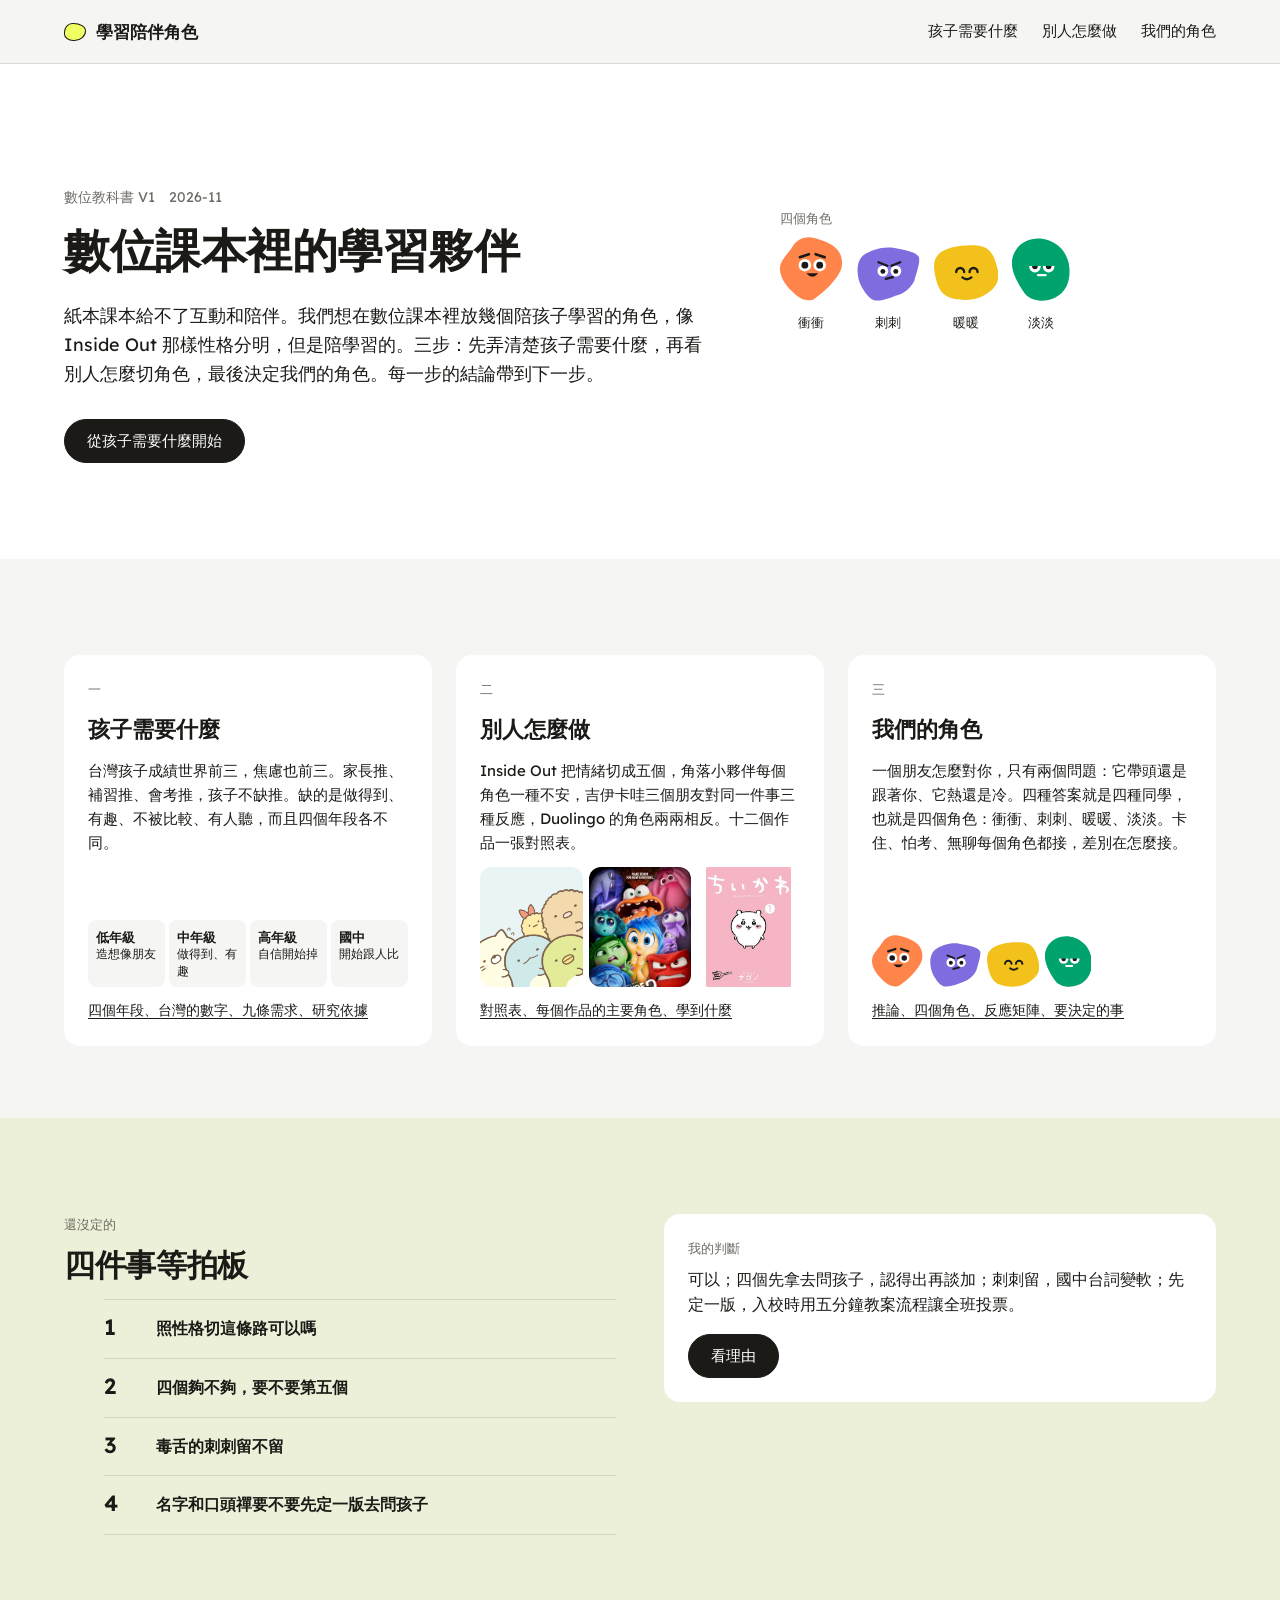
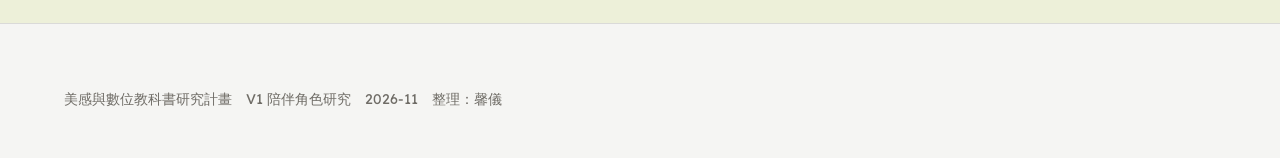
==== index.html @ c7c50f67 "學習陪伴角色研究網站：孩子需要什麼、別人怎麼做、我們的角色" ====
<!doctype html>
<html lang="zh-Hant">
<head>
<meta charset="utf-8"><meta name="viewport" content="width=device-width, initial-scale=1, viewport-fit=cover">
<title>學習陪伴角色</title>
<link href="https://fonts.googleapis.com/css2?family=Lexend:wght@400;500;600&display=swap" rel="stylesheet">
<link rel="stylesheet" href="style.css">
<style>
.entry{display:grid;grid-template-columns:1fr 1fr 1fr;gap:var(--s-5)}
@media (max-width:900px){.entry{grid-template-columns:1fr}}
.entry a.card{display:flex;flex-direction:column;gap:var(--s-3);min-height:360px}
.entry .no{font-size:13px;color:var(--muted);font-weight:500}
.entry h3{font-size:22px;margin:0}
.entry .ans{font-size:15px;margin:0}
.entry .vis{margin-top:auto;height:120px;display:flex;align-items:flex-end;gap:6px}
.entry .vis .pic{height:120px;flex:1}
.entry .go{font-size:14px;font-weight:500;text-decoration:underline;text-underline-offset:3px}
.ages{display:grid;grid-template-columns:repeat(4,1fr);gap:4px;width:100%}
.ages div{background:var(--g-main);border-radius:8px;padding:8px;font-size:12px;line-height:1.4}
.ages b{display:block;font-weight:600;font-size:13px}
</style>
</head>
<body>
<main>

<section class="hero"><div class="wrap">
  <div class="hero-grid">
    <div>
      <span class="fact">數位教科書 V1　2026-11</span>
      <h1>數位課本裡的學習夥伴</h1>
      <p class="lead">紙本課本給不了互動和陪伴。我們想在數位課本裡放幾個陪孩子學習的角色，像 Inside Out 那樣性格分明，但是陪學習的。三步：先弄清楚孩子需要什麼，再看別人怎麼切角色，最後決定我們的角色。每一步的結論帶到下一步。</p>
      <div class="btn-row"><a class="btn" href="needs.html">從孩子需要什麼開始</a></div>
    </div>
    <div class="card" id="cast"></div>
  </div>
</div></section>

<section><div class="wrap">
  <div class="entry">
    <a class="card" href="needs.html">
      <div class="no">一</div>
      <h3>孩子需要什麼</h3>
      <p class="ans">台灣孩子成績世界前三，焦慮也前三。家長推、補習推、會考推，孩子不缺推。缺的是做得到、有趣、不被比較、有人聽，而且四個年段各不同。</p>
      <div class="vis"><div class="ages"><div><b>低年級</b>造想像朋友</div><div><b>中年級</b>做得到、有趣</div><div><b>高年級</b>自信開始掉</div><div><b>國中</b>開始跟人比</div></div></div>
      <span class="go">四個年段、台灣的數字、九條需求、研究依據</span>
    </a>
    <a class="card" href="cases.html">
      <div class="no">二</div>
      <h3>別人怎麼做</h3>
      <p class="ans">Inside Out 把情緒切成五個，角落小夥伴每個角色一種不安，吉伊卡哇三個朋友對同一件事三種反應，Duolingo 的角色兩兩相反。十二個作品一張對照表。</p>
      <div class="vis"><div class="pic"><img src="img/陪伴ref-角落小夥伴.png" alt="" style="object-position:right"></div><div class="pic"><img src="img/陪伴ref-InsideOut2.jpg" alt="" style="object-position:top"></div><div class="pic"><img src="img/陪伴ref-吉伊卡哇.jpg" alt="" style="object-fit:contain;background:#fff"></div></div>
      <span class="go">對照表、每個作品的主要角色、學到什麼</span>
    </a>
    <a class="card" href="roles.html">
      <div class="no">三</div>
      <h3>我們的角色</h3>
      <p class="ans">一個朋友怎麼對你，只有兩個問題：它帶頭還是跟著你、它熱還是冷。四種答案就是四種同學，也就是四個角色：衝衝、刺刺、暖暖、淡淡。卡住、怕考、無聊每個角色都接，差別在怎麼接。</p>
      <div class="vis" id="six"></div>
      <span class="go">推論、四個角色、反應矩陣、要決定的事</span>
    </a>
  </div>
</div></section>

<section class="band"><div class="wrap">
  <div class="two">
    <div>
      <div class="kicker">還沒定的</div>
      <h2>四件事等拍板</h2>
      <ol class="decide">
        <li><div><b>照性格切這條路可以嗎</b></div></li>
        <li><div><b>四個夠不夠，要不要第五個</b></div></li>
        <li><div><b>毒舌的刺刺留不留</b></div></li>
        <li><div><b>名字和口頭禪要不要先定一版去問孩子</b></div></li>
      </ol>
    </div>
    <div class="card"><div class="k">我的判斷</div><p>可以；四個先拿去問孩子，認得出再談加；刺刺留，國中台詞變軟；先定一版，入校時用五分鐘教案流程讓全班投票。</p><p style="margin-top:16px"><a class="btn" href="roles.html#拍板">看理由</a></p></div>
  </div>
</div></section>

</main>
<footer class="closing"><div class="wrap">
  <div>美感與數位教科書研究計畫　V1 陪伴角色研究　2026-11　整理：馨儀</div>
</div></footer>
<script src="app.js"></script>
<script>
document.getElementById('cast').innerHTML='<div class="k">四個角色</div><div style="display:flex;flex-wrap:wrap;gap:14px;align-items:flex-end">'+ROLES.map(r=>`<div style="text-align:center">${blob(r.sh,r.id,{box:64,color:r.col})}<div style="font-size:13px;margin-top:4px">${r.n}</div></div>`).join('')+'</div>';
document.getElementById('six').innerHTML=ROLES.map(r=>blob(r.sh,r.id,{box:52,color:r.col})).join('');
</script>
</body>
</html>
---- style.css ----
*{box-sizing:border-box}
html,body{margin:0}
:root{
  --ink:#1b1a17;--muted:#6f6c66;--line:rgba(27,26,23,.12);
  --g-main:#f5f5f3;--g-alt:#ffffff;--g-band:#edf0d9;--lime:#F0FF62;--action:#1b1a17;
  --amber:#F3C11B;--sun:#FF854A;--forest:#00A36E;--pink:#FF87C7;--sky:#03C5E9;--violet:#7F6CDF;--russet:#93663C;
  --nav:64px;--gut:clamp(16px,5vw,80px);--padt:96px;--padb:72px;
  --t-h1:clamp(32px,3.6vw,52px);--t-h2:clamp(26px,2.4vw,34px);--t-h3:18px;--t-lead:clamp(17px,1.4vw,20px);--t-body:16px;--t-small:14px;--t-label:13px;
  --r-lg:16px;--r-md:12px;--r-sm:8px;
  --s-1:4px;--s-2:8px;--s-3:12px;--s-4:16px;--s-5:24px;--s-6:32px;--s-7:48px;--s-8:64px;--s-9:96px;
}
body{background:var(--g-main);color:var(--ink);font-family:Lexend,"PingFang TC","Noto Sans TC",system-ui,sans-serif;font-size:var(--t-body);line-height:1.6;-webkit-font-smoothing:antialiased}
a{color:inherit}
img{display:block;max-width:100%}
.wrap{max-width:1280px;margin:0 auto;padding:0 var(--gut)}

/* nav */
header.nav{position:fixed;top:0;left:0;right:0;height:var(--nav);background:var(--g-main);border-bottom:1px solid var(--line);z-index:10}
header.nav .wrap{height:100%;display:flex;align-items:center;justify-content:space-between;gap:var(--s-5)}
.brand{display:flex;align-items:center;gap:10px;text-decoration:none;font-weight:600;font-size:17px}
.brand .mark{width:22px;height:18px;background:var(--lime);border-radius:40% 60% 55% 45%/55% 45% 60% 40%;border:1.5px solid var(--ink)}
nav.links{display:flex;gap:var(--s-5)}
nav.links a{text-decoration:none;font-size:15px;font-weight:500;padding:6px 0;border-bottom:2px solid transparent;white-space:nowrap}
nav.links a[aria-current=page]{border-bottom-color:var(--ink)}
nav.links a:hover{border-bottom-color:var(--line)}
@media (max-width:640px){nav.links{gap:var(--s-4)}nav.links a{font-size:14px}.brand span.t{display:none}}

/* sections */
main{padding-top:var(--nav)}
section{padding:var(--padt) 0 var(--padb)}
section.hero{padding-top:calc(var(--s-9) + var(--s-5));padding-bottom:var(--s-9);background:var(--g-alt)}
section.alt{background:var(--g-alt)}
section.band{background:var(--g-band)}
h1{font-size:var(--t-h1);line-height:1.15;letter-spacing:-.01em;font-weight:600;margin:0 0 var(--s-5);max-width:22ch}
h2{font-size:var(--t-h2);line-height:1.2;letter-spacing:-.01em;font-weight:600;margin:0 0 var(--s-4);max-width:28ch}
h3{font-size:var(--t-h3);font-weight:600;margin:0 0 var(--s-2)}
.lead{font-size:var(--t-lead);line-height:1.6;max-width:60ch;margin:0 0 var(--s-6);color:var(--ink)}
.sub{color:var(--muted);font-size:var(--t-small);margin:0 0 var(--s-6);max-width:70ch}
.muted{color:var(--muted)}
.fact{display:inline-block;font-size:var(--t-small);color:var(--muted);margin-bottom:var(--s-4)}
.fact b{color:var(--ink);font-weight:600}
.hero-grid{display:grid;grid-template-columns:7fr 5fr;gap:var(--s-7);align-items:start}
@media (max-width:900px){.hero-grid{grid-template-columns:1fr}}
.measure{max-width:62ch}

/* grid & cards */
.grid{display:grid;gap:var(--s-5)}
.g2{grid-template-columns:repeat(2,1fr)}.g3{grid-template-columns:repeat(3,1fr)}.g4{grid-template-columns:repeat(4,1fr)}
@media (max-width:1000px){.g4{grid-template-columns:repeat(2,1fr)}.g3{grid-template-columns:repeat(2,1fr)}}
@media (max-width:640px){.g2,.g3,.g4{grid-template-columns:1fr}}
.card{background:var(--g-alt);border-radius:var(--r-lg);padding:var(--s-5);transition:transform .18s ease,box-shadow .18s ease}
.card.on-band,.band .card{background:#fff}
.alt .card{background:var(--g-main)}
a.card{text-decoration:none;display:block}
a.card:hover{transform:translateY(-2px);box-shadow:0 8px 24px rgba(27,26,23,.08)}
.card .k{font-size:var(--t-label);color:var(--muted);font-weight:500;margin-bottom:var(--s-2)}
.card p{margin:0}
.card p+p{margin-top:var(--s-2)}
.card .src{font-size:var(--t-label);color:var(--muted);margin-top:var(--s-3)}
.num{font-size:38px;line-height:1;font-weight:600;letter-spacing:-.02em;margin-bottom:var(--s-2)}

/* tables */
table.t{border-collapse:collapse;width:100%;background:var(--g-alt);border-radius:var(--r-lg);overflow:hidden}
.alt table.t{background:var(--g-main)}
table.t th{font-weight:500;font-size:var(--t-label);color:var(--muted);text-align:left;padding:12px 14px;border-bottom:1px solid var(--line);vertical-align:bottom}
table.t th small{display:block;font-weight:400;font-size:12px}
table.t td{padding:12px 14px;border-bottom:1px solid var(--line);vertical-align:top;font-size:15px}
table.t tr:last-child td{border-bottom:0}
table.t td b{font-weight:600}
table.t .hl{background:#f6f8e3}
.tscroll{overflow-x:auto;border-radius:var(--r-lg)}
.dot{display:inline-block;width:12px;height:12px;border-radius:50%;background:var(--ink)}
.dot.m{opacity:.42}.dot.w{opacity:.14}.dot.n{opacity:0}
.chip{display:inline-block;font-size:12px;padding:2px 9px;border-radius:999px;background:#ececea;white-space:nowrap;margin:2px 2px 0 0}
.band .chip,.alt .chip{background:#ececea}
.sw{display:inline-block;width:12px;height:12px;border-radius:3px;vertical-align:-1px;margin-right:6px;border:1px solid rgba(0,0,0,.1)}

/* steps / timeline */
.steps{display:grid;grid-template-columns:repeat(4,1fr);gap:var(--s-5)}
@media (max-width:1000px){.steps{grid-template-columns:repeat(2,1fr)}}
@media (max-width:640px){.steps{grid-template-columns:1fr}}
.step .age{font-size:var(--t-label);color:var(--muted);font-weight:500}
.step h3{margin-top:var(--s-1)}
.step .need{margin-top:var(--s-3);padding-top:var(--s-3);border-top:1px solid var(--line)}
.step .need b{font-weight:600}

/* buttons & links */
.btn{display:inline-flex;align-items:center;gap:8px;height:44px;padding:0 22px;border-radius:999px;border:1.5px solid var(--ink);background:var(--ink);color:#fff;text-decoration:none;font-weight:500;font-size:15px;transition:transform .12s ease}
.btn:hover{transform:translateY(-1px)}.btn:active{transform:translateY(0)}
.btn.sec{background:transparent;color:var(--ink)}
.btn-row{display:flex;gap:var(--s-3);flex-wrap:wrap}
.link{text-decoration:underline;text-underline-offset:3px;text-decoration-thickness:1px}
.link:hover{text-decoration-thickness:2px}

/* pics */
.pic{border-radius:var(--r-md);overflow:hidden;background:#fafaf8}
.pic img{width:100%;height:100%;object-fit:cover;transition:transform .25s ease}
a .pic:hover img{transform:scale(1.02)}

/* footer */
footer.closing{padding:var(--s-8) 0 var(--s-7);border-top:1px solid var(--line);color:var(--muted);font-size:var(--t-small)}
footer.closing .wrap{display:grid;gap:var(--s-4)}
footer.closing details summary{cursor:pointer}
footer.closing ul{margin:var(--s-3) 0 0;padding-left:18px}
footer.closing li{margin:3px 0}

/* page-specific */
.axis{background:#fff;border-radius:var(--r-lg);padding:var(--s-4)}
.role{background:#fff;border-radius:var(--r-lg);padding:var(--s-4);text-align:center}
.role .n{font-weight:600;margin-top:var(--s-2)}
.role .s{font-size:var(--t-label);color:var(--muted)}
.role .q{font-size:14px;margin-top:var(--s-2);padding:6px 10px;background:var(--g-main);border-radius:var(--r-sm)}
.role .bad{font-size:13px;color:#9a3b2e;margin-top:var(--s-2)}
.mx td{font-size:14px}
.mx th img,.mx th svg{display:block;margin:0 auto 4px}
.mx th{text-align:center}
.mx td.first{width:120px}
.sel{display:flex;gap:var(--s-2);flex-wrap:wrap;margin-bottom:var(--s-5)}
.sel button{font:inherit;font-size:14px;padding:8px 14px;border-radius:999px;border:1.5px solid var(--line);background:#fff;cursor:pointer}
.sel button.on{border-color:var(--ink);background:var(--ink);color:#fff}
.shapes{display:flex;flex-wrap:wrap;gap:10px;align-items:flex-end}
.sh{width:104px;height:104px;display:flex;align-items:center;justify-content:center;background:var(--g-main);border-radius:var(--r-md)}
.sh.corner{align-items:flex-end;justify-content:flex-start;padding:8px}
.insight{display:grid;grid-template-columns:1fr 2fr;gap:var(--s-5);padding:var(--s-5) 0;border-top:1px solid var(--line)}
.insight:last-child{border-bottom:1px solid var(--line)}
.insight h3{margin:0}
.insight p{margin:0}
@media (max-width:640px){.insight{grid-template-columns:1fr;gap:var(--s-2)}}
.kicker{font-size:var(--t-label);color:var(--muted);font-weight:500;margin-bottom:var(--s-3)}
.two{display:grid;grid-template-columns:1fr 1fr;gap:var(--s-7);align-items:start}
@media (max-width:900px){.two{grid-template-columns:1fr}}
.decide{counter-reset:d}
.decide li{list-style:none;padding:var(--s-4) 0;border-top:1px solid var(--line);display:grid;grid-template-columns:40px 1fr;gap:var(--s-3)}
.decide li:last-child{border-bottom:1px solid var(--line)}
.decide li::before{counter-increment:d;content:counter(d);font-weight:600;font-size:22px;line-height:1}
.decide b{font-weight:600}
.decide .my{color:var(--muted);font-size:var(--t-small)}
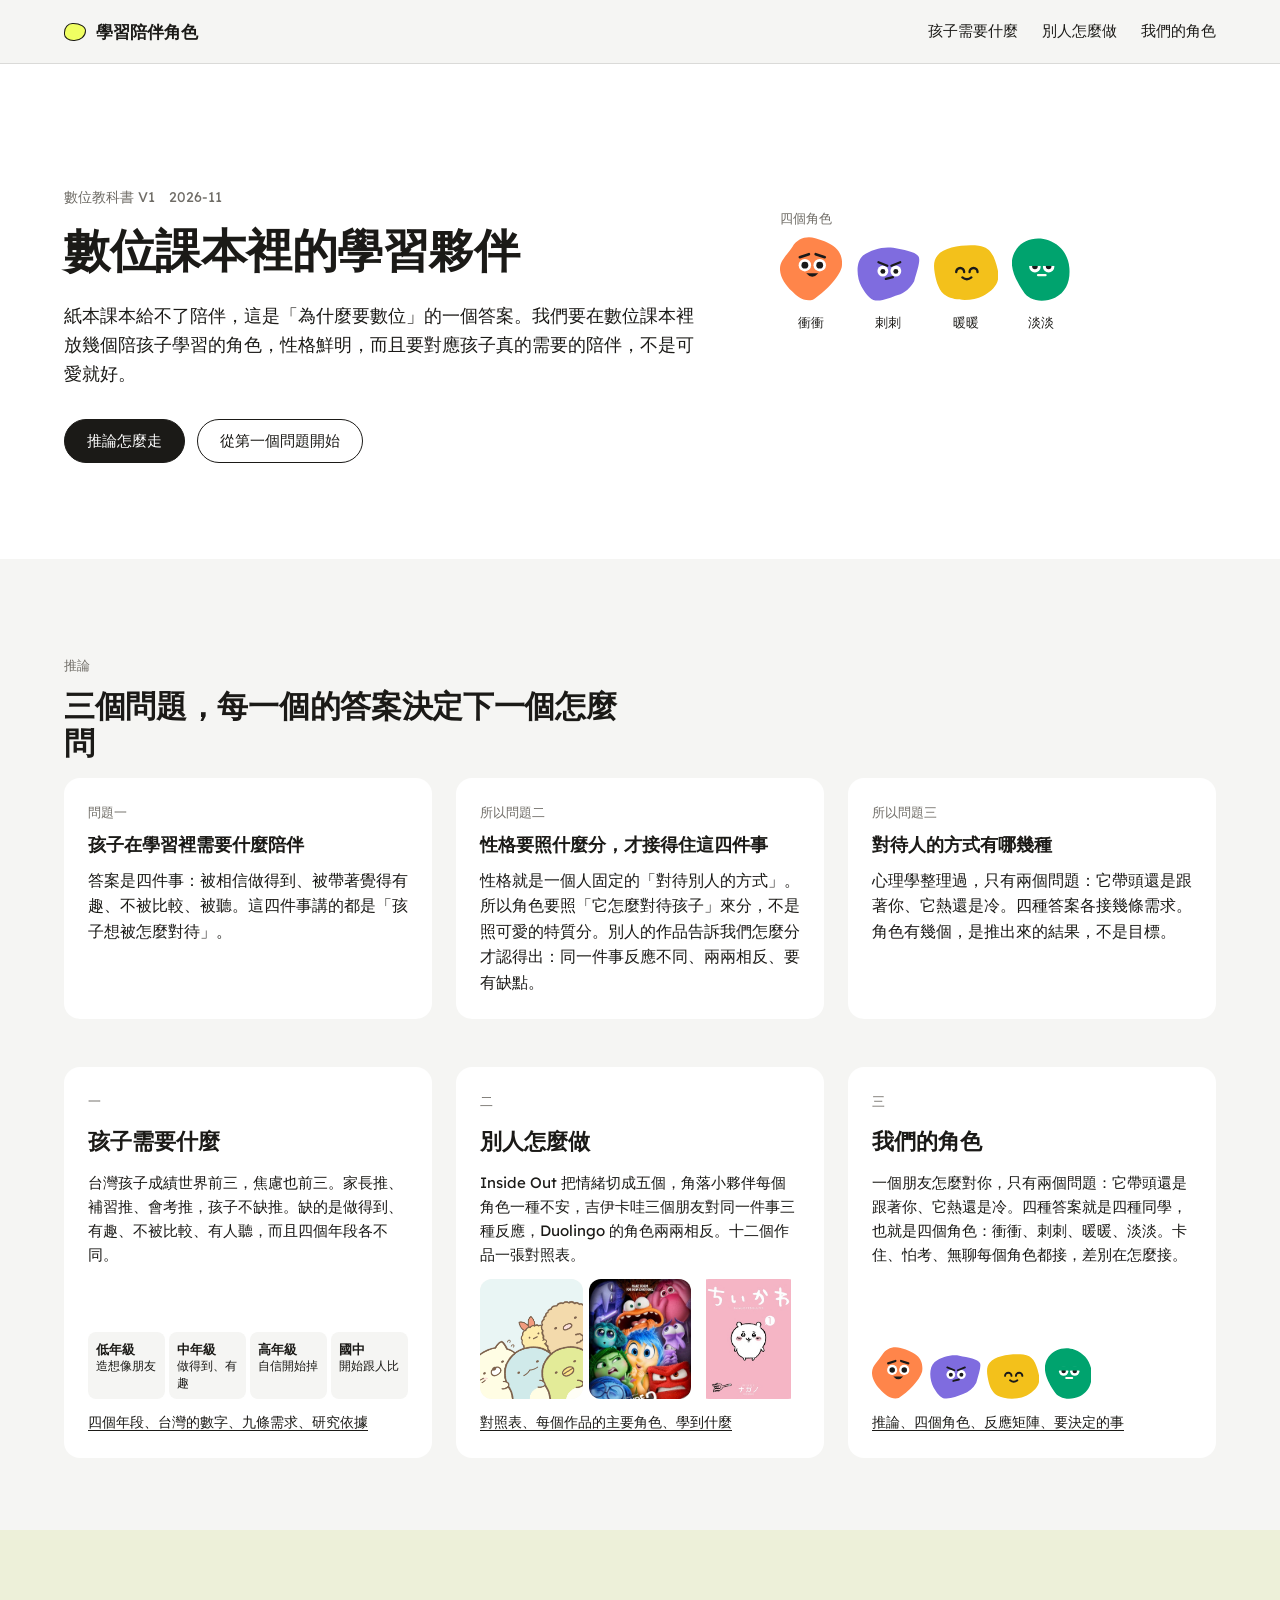
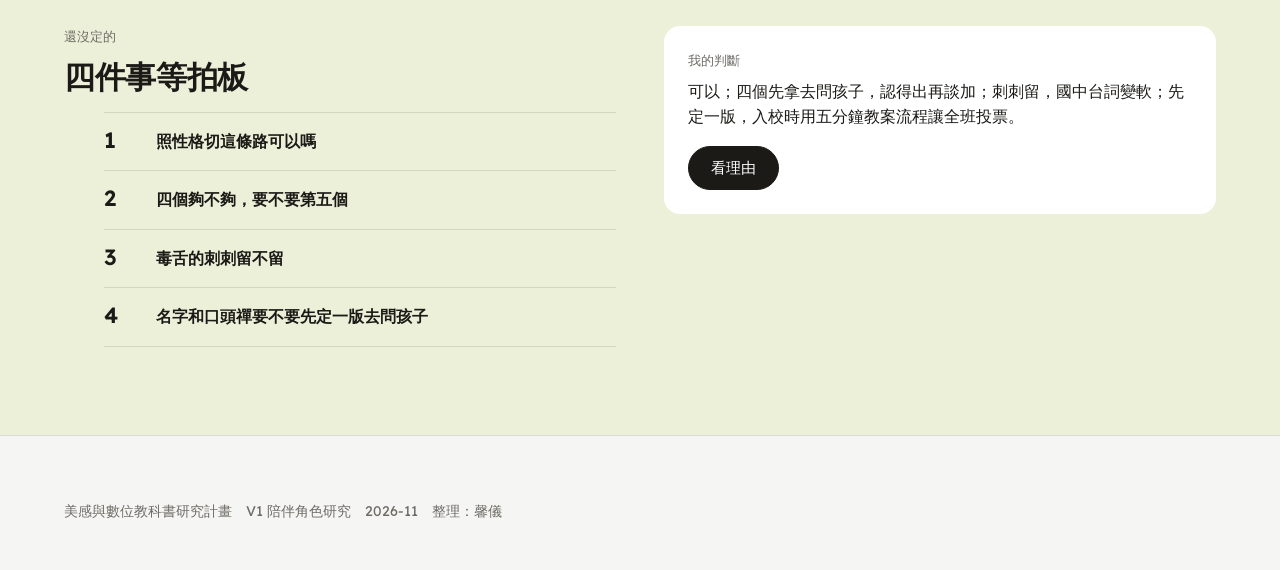
==== commit d9ff76a3: "首頁加目標與推論；每頁開頭寫它回答的問題" ====
--- a/index.html
+++ b/index.html
@@ -28,14 +28,21 @@
     <div>
       <span class="fact">數位教科書 V1　2026-11</span>
       <h1>數位課本裡的學習夥伴</h1>
-      <p class="lead">紙本課本給不了互動和陪伴。我們想在數位課本裡放幾個陪孩子學習的角色，像 Inside Out 那樣性格分明，但是陪學習的。三步：先弄清楚孩子需要什麼，再看別人怎麼切角色，最後決定我們的角色。每一步的結論帶到下一步。</p>
-      <div class="btn-row"><a class="btn" href="needs.html">從孩子需要什麼開始</a></div>
+      <p class="lead">紙本課本給不了陪伴，這是「為什麼要數位」的一個答案。我們要在數位課本裡放幾個陪孩子學習的角色，性格鮮明，而且要對應孩子真的需要的陪伴，不是可愛就好。</p>
+      <div class="btn-row"><a class="btn" href="#推論">推論怎麼走</a><a class="btn sec" href="needs.html">從第一個問題開始</a></div>
     </div>
     <div class="card" id="cast"></div>
   </div>
 </div></section>
 
-<section><div class="wrap">
+<section id="推論"><div class="wrap">
+  <div class="kicker">推論</div>
+  <h2>三個問題，每一個的答案決定下一個怎麼問</h2>
+  <div class="grid g3" style="margin-bottom:48px">
+    <div class="card"><div class="k">問題一</div><h3>孩子在學習裡需要什麼陪伴</h3><p>答案是四件事：被相信做得到、被帶著覺得有趣、不被比較、被聽。這四件事講的都是「孩子想被怎麼對待」。</p></div>
+    <div class="card"><div class="k">所以問題二</div><h3>性格要照什麼分，才接得住這四件事</h3><p>性格就是一個人固定的「對待別人的方式」。所以角色要照「它怎麼對待孩子」來分，不是照可愛的特質分。別人的作品告訴我們怎麼分才認得出：同一件事反應不同、兩兩相反、要有缺點。</p></div>
+    <div class="card"><div class="k">所以問題三</div><h3>對待人的方式有哪幾種</h3><p>心理學整理過，只有兩個問題：它帶頭還是跟著你、它熱還是冷。四種答案各接幾條需求。角色有幾個，是推出來的結果，不是目標。</p></div>
+  </div>
   <div class="entry">
     <a class="card" href="needs.html">
       <div class="no">一</div>
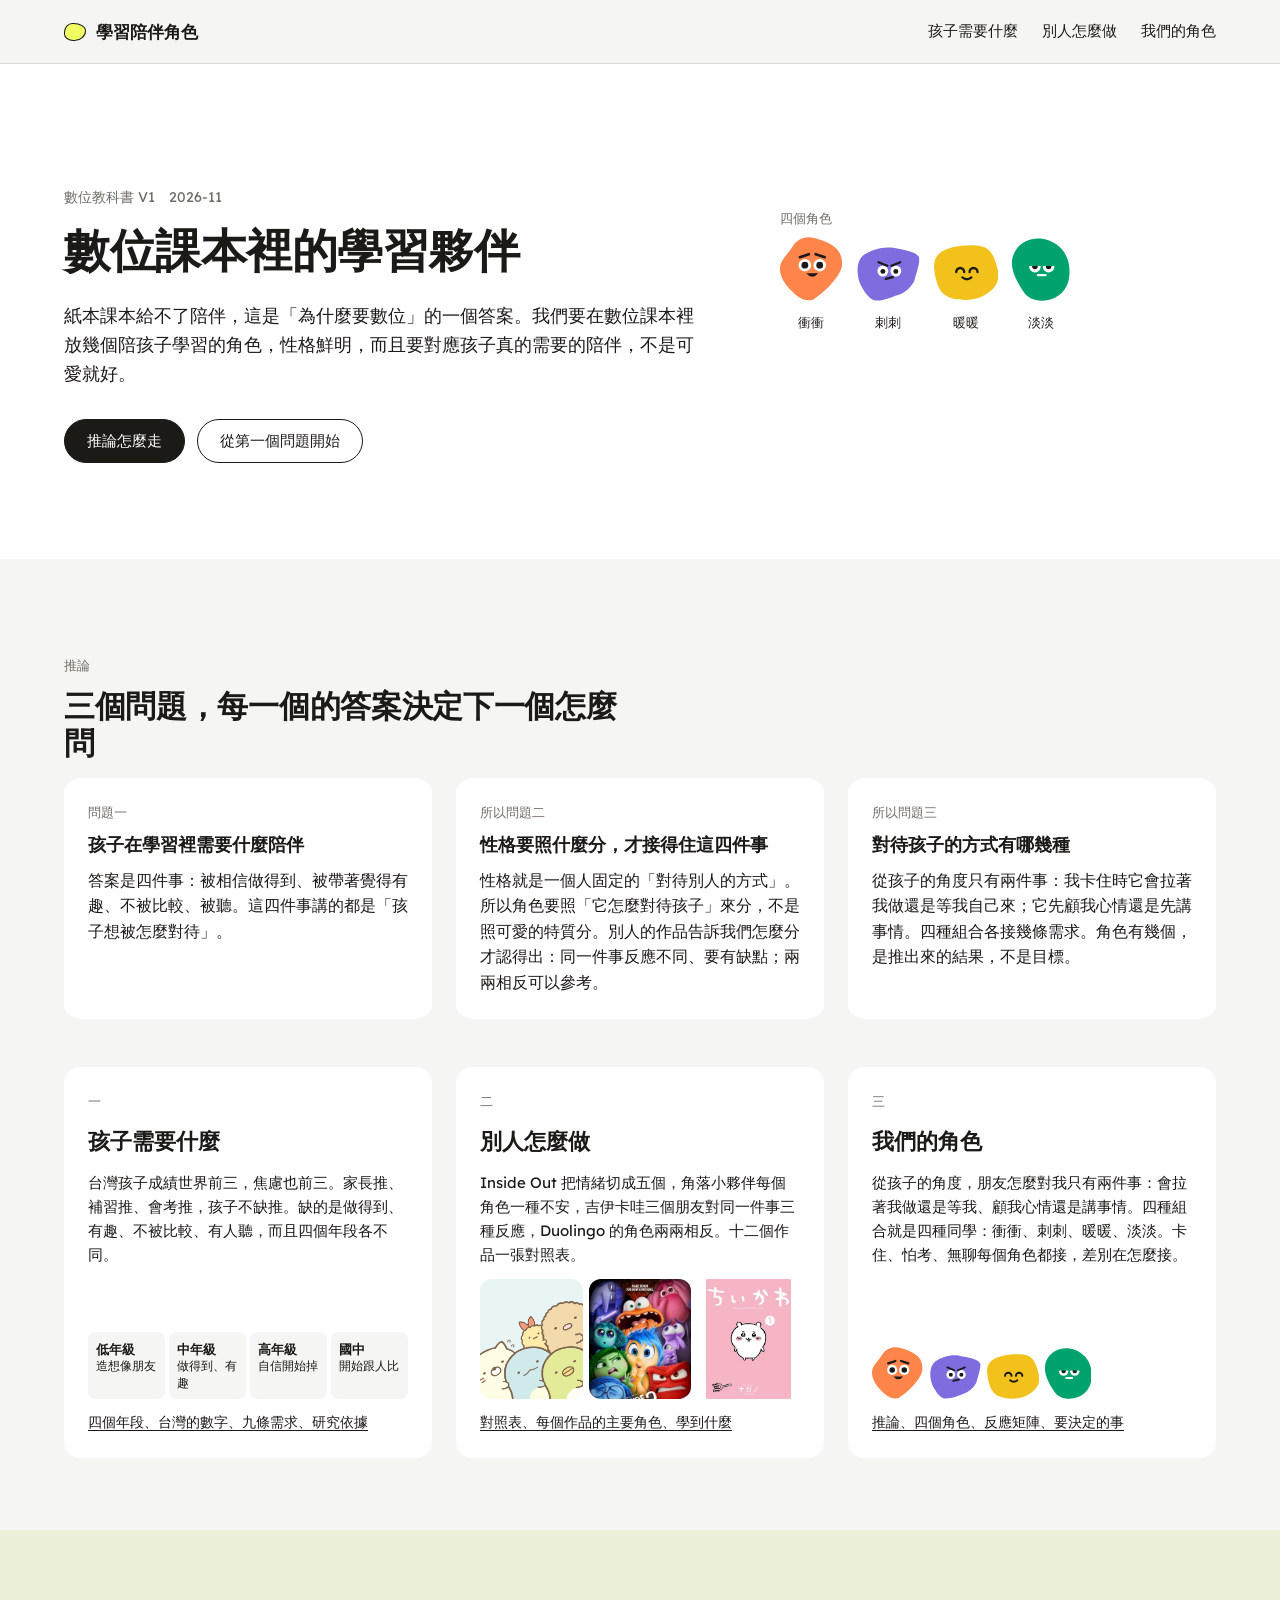
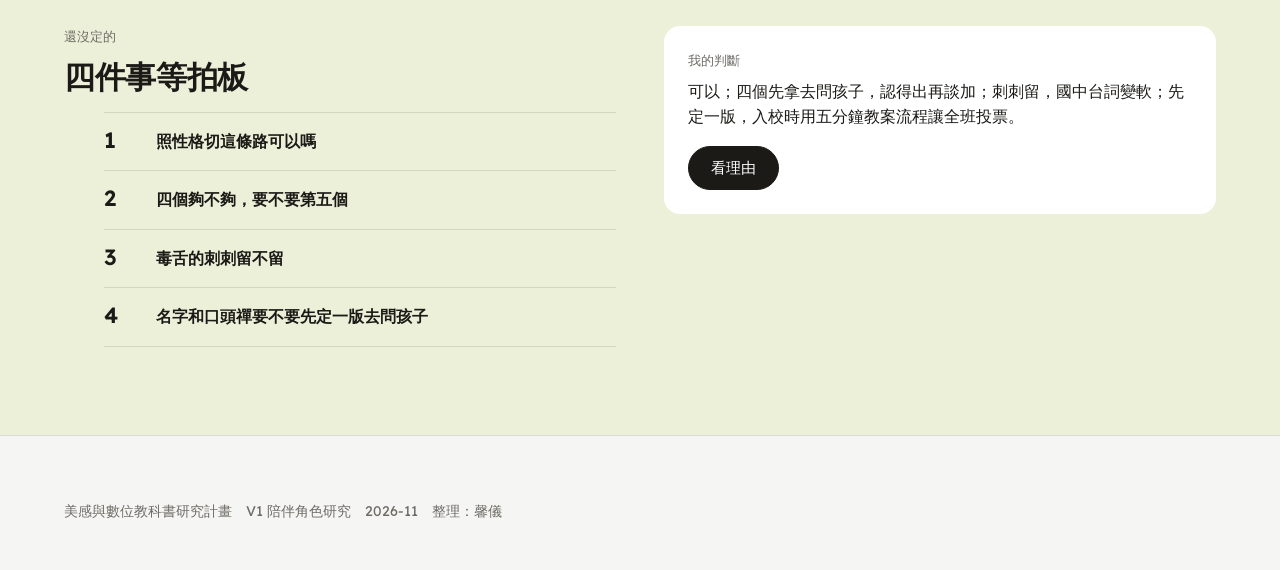
==== commit 9e4541b4: "兩軸改成孩子的話：拉著我做還是等我、顧我心情還是講事情；兩兩相反降為參考" ====
--- a/index.html
+++ b/index.html
@@ -40,8 +40,8 @@
   <h2>三個問題，每一個的答案決定下一個怎麼問</h2>
   <div class="grid g3" style="margin-bottom:48px">
     <div class="card"><div class="k">問題一</div><h3>孩子在學習裡需要什麼陪伴</h3><p>答案是四件事：被相信做得到、被帶著覺得有趣、不被比較、被聽。這四件事講的都是「孩子想被怎麼對待」。</p></div>
-    <div class="card"><div class="k">所以問題二</div><h3>性格要照什麼分，才接得住這四件事</h3><p>性格就是一個人固定的「對待別人的方式」。所以角色要照「它怎麼對待孩子」來分，不是照可愛的特質分。別人的作品告訴我們怎麼分才認得出：同一件事反應不同、兩兩相反、要有缺點。</p></div>
-    <div class="card"><div class="k">所以問題三</div><h3>對待人的方式有哪幾種</h3><p>心理學整理過，只有兩個問題：它帶頭還是跟著你、它熱還是冷。四種答案各接幾條需求。角色有幾個，是推出來的結果，不是目標。</p></div>
+    <div class="card"><div class="k">所以問題二</div><h3>性格要照什麼分，才接得住這四件事</h3><p>性格就是一個人固定的「對待別人的方式」。所以角色要照「它怎麼對待孩子」來分，不是照可愛的特質分。別人的作品告訴我們怎麼分才認得出：同一件事反應不同、要有缺點；兩兩相反可以參考。</p></div>
+    <div class="card"><div class="k">所以問題三</div><h3>對待孩子的方式有哪幾種</h3><p>從孩子的角度只有兩件事：我卡住時它會拉著我做還是等我自己來；它先顧我心情還是先講事情。四種組合各接幾條需求。角色有幾個，是推出來的結果，不是目標。</p></div>
   </div>
   <div class="entry">
     <a class="card" href="needs.html">
@@ -61,7 +61,7 @@
     <a class="card" href="roles.html">
       <div class="no">三</div>
       <h3>我們的角色</h3>
-      <p class="ans">一個朋友怎麼對你，只有兩個問題：它帶頭還是跟著你、它熱還是冷。四種答案就是四種同學，也就是四個角色：衝衝、刺刺、暖暖、淡淡。卡住、怕考、無聊每個角色都接，差別在怎麼接。</p>
+      <p class="ans">從孩子的角度，朋友怎麼對我只有兩件事：會拉著我做還是等我、顧我心情還是講事情。四種組合就是四種同學：衝衝、刺刺、暖暖、淡淡。卡住、怕考、無聊每個角色都接，差別在怎麼接。</p>
       <div class="vis" id="six"></div>
       <span class="go">推論、四個角色、反應矩陣、要決定的事</span>
     </a>
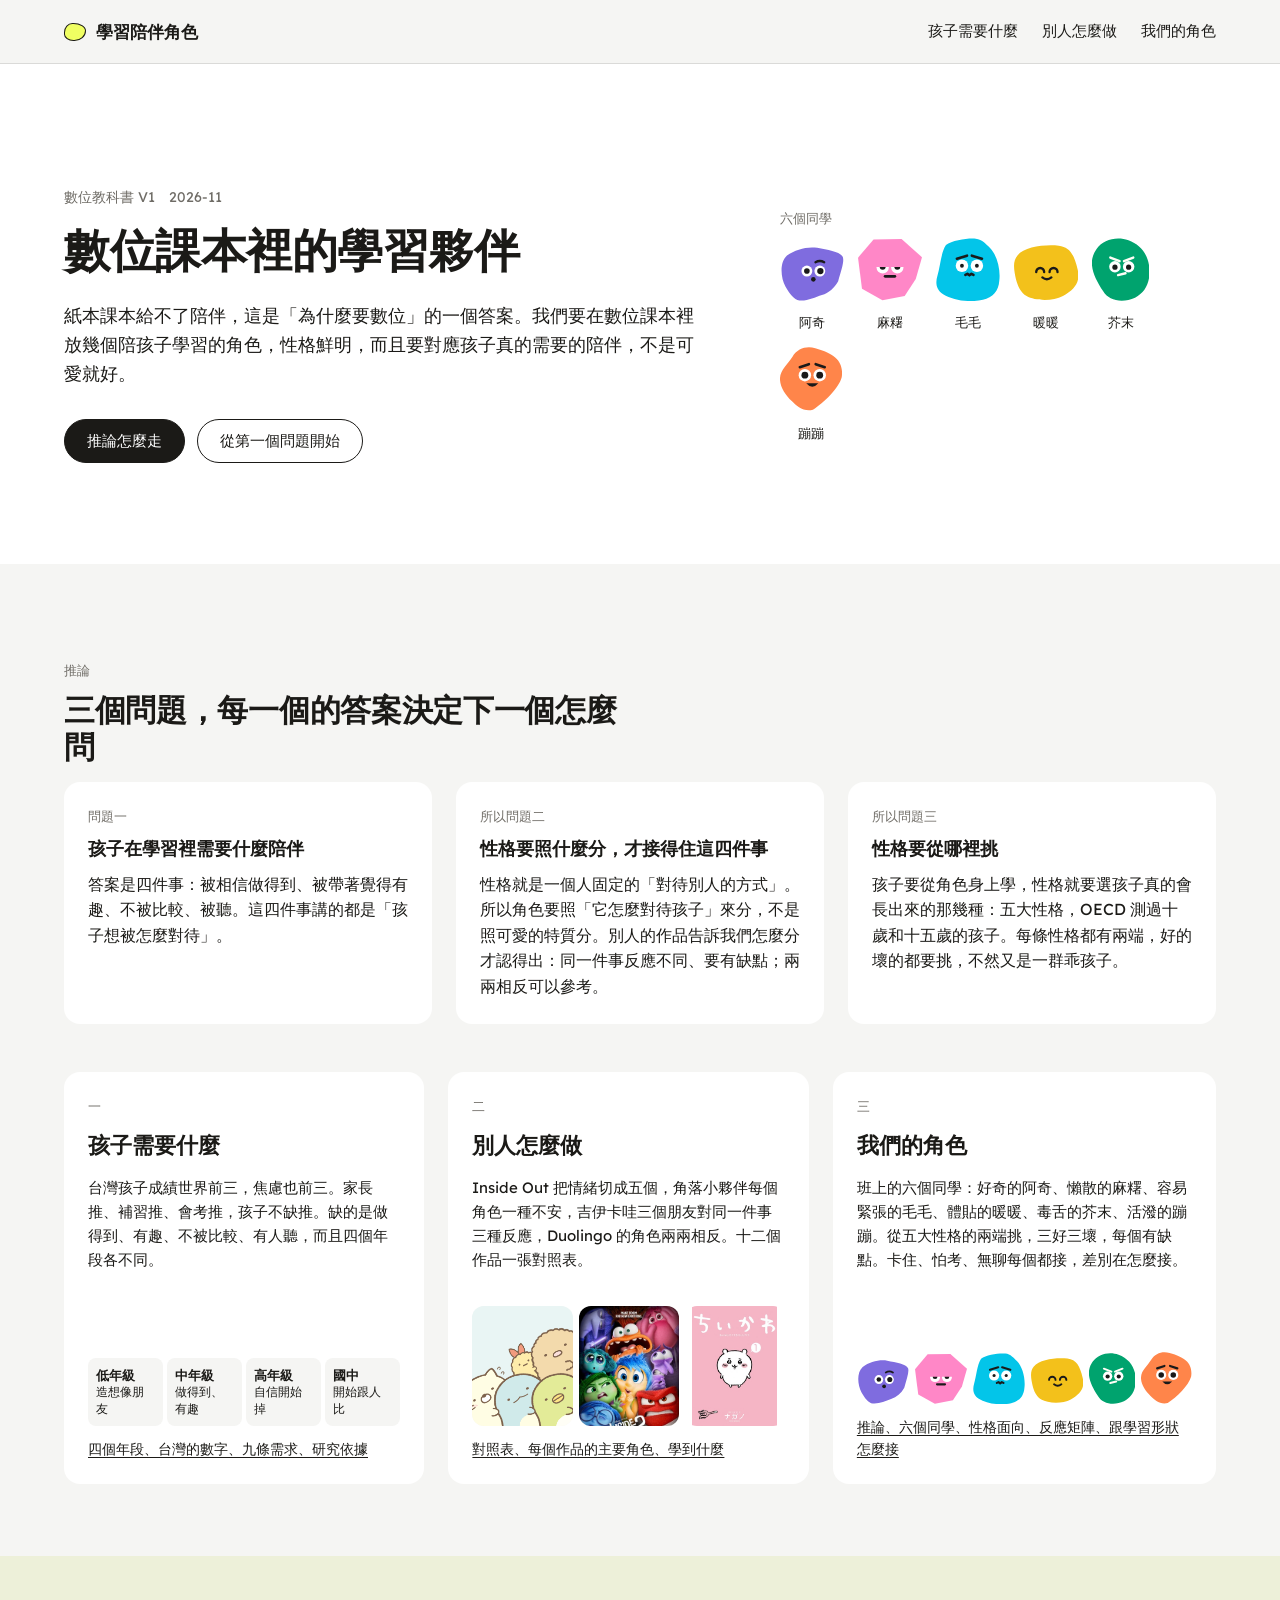
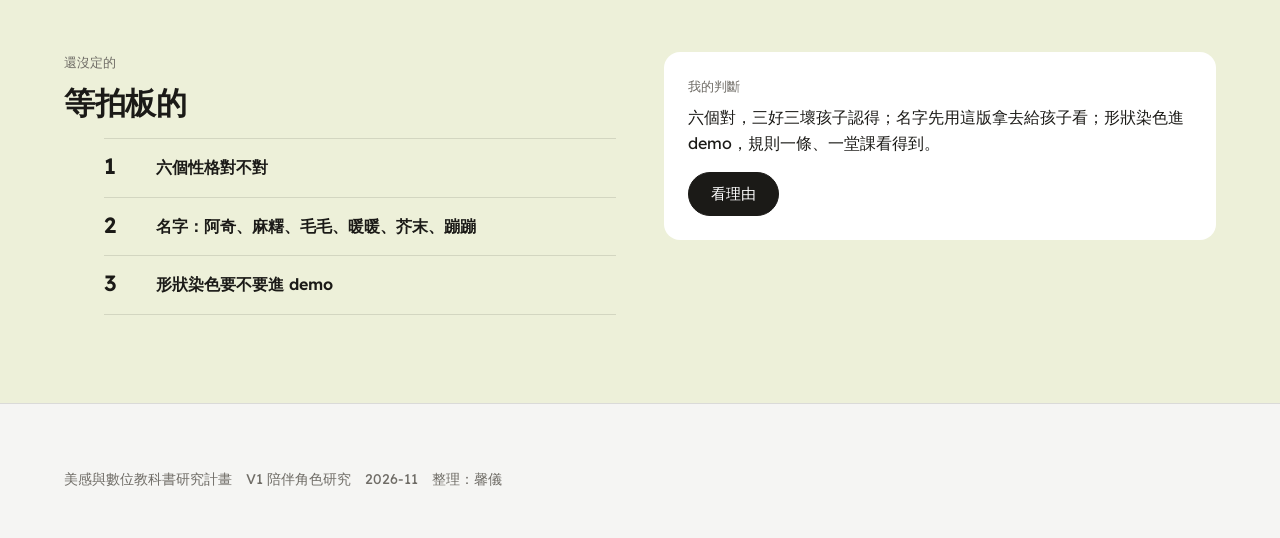
==== commit 8d86c791: "六個同學：阿奇、麻糬、毛毛、暖暖、芥末、蹦蹦；五大性格兩端；性格面向分析；形狀染色" ====
--- a/index.html
+++ b/index.html
@@ -41,7 +41,7 @@
   <div class="grid g3" style="margin-bottom:48px">
     <div class="card"><div class="k">問題一</div><h3>孩子在學習裡需要什麼陪伴</h3><p>答案是四件事：被相信做得到、被帶著覺得有趣、不被比較、被聽。這四件事講的都是「孩子想被怎麼對待」。</p></div>
     <div class="card"><div class="k">所以問題二</div><h3>性格要照什麼分，才接得住這四件事</h3><p>性格就是一個人固定的「對待別人的方式」。所以角色要照「它怎麼對待孩子」來分，不是照可愛的特質分。別人的作品告訴我們怎麼分才認得出：同一件事反應不同、要有缺點；兩兩相反可以參考。</p></div>
-    <div class="card"><div class="k">所以問題三</div><h3>對待孩子的方式有哪幾種</h3><p>從孩子的角度只有兩件事：我卡住時它會拉著我做還是等我自己來；它先顧我心情還是先講事情。四種組合各接幾條需求。角色有幾個，是推出來的結果，不是目標。</p></div>
+    <div class="card"><div class="k">所以問題三</div><h3>性格要從哪裡挑</h3><p>孩子要從角色身上學，性格就要選孩子真的會長出來的那幾種：五大性格，OECD 測過十歲和十五歲的孩子。每條性格都有兩端，好的壞的都要挑，不然又是一群乖孩子。</p></div>
   </div>
   <div class="entry">
     <a class="card" href="needs.html">
@@ -61,9 +61,9 @@
     <a class="card" href="roles.html">
       <div class="no">三</div>
       <h3>我們的角色</h3>
-      <p class="ans">從孩子的角度，朋友怎麼對我只有兩件事：會拉著我做還是等我、顧我心情還是講事情。四種組合就是四種同學：衝衝、刺刺、暖暖、淡淡。卡住、怕考、無聊每個角色都接，差別在怎麼接。</p>
+      <p class="ans">班上的六個同學：好奇的阿奇、懶散的麻糬、容易緊張的毛毛、體貼的暖暖、毒舌的芥末、活潑的蹦蹦。從五大性格的兩端挑，三好三壞，每個有缺點。卡住、怕考、無聊每個都接，差別在怎麼接。</p>
       <div class="vis" id="six"></div>
-      <span class="go">推論、四個角色、反應矩陣、要決定的事</span>
+      <span class="go">推論、六個同學、性格面向、反應矩陣、跟學習形狀怎麼接</span>
     </a>
   </div>
 </div></section>
@@ -72,15 +72,14 @@
   <div class="two">
     <div>
       <div class="kicker">還沒定的</div>
-      <h2>四件事等拍板</h2>
+      <h2>等拍板的</h2>
       <ol class="decide">
-        <li><div><b>照性格切這條路可以嗎</b></div></li>
-        <li><div><b>四個夠不夠，要不要第五個</b></div></li>
-        <li><div><b>毒舌的刺刺留不留</b></div></li>
-        <li><div><b>名字和口頭禪要不要先定一版去問孩子</b></div></li>
+        <li><div><b>六個性格對不對</b></div></li>
+        <li><div><b>名字：阿奇、麻糬、毛毛、暖暖、芥末、蹦蹦</b></div></li>
+        <li><div><b>形狀染色要不要進 demo</b></div></li>
       </ol>
     </div>
-    <div class="card"><div class="k">我的判斷</div><p>可以；四個先拿去問孩子，認得出再談加；刺刺留，國中台詞變軟；先定一版，入校時用五分鐘教案流程讓全班投票。</p><p style="margin-top:16px"><a class="btn" href="roles.html#拍板">看理由</a></p></div>
+    <div class="card"><div class="k">我的判斷</div><p>六個對，三好三壞孩子認得；名字先用這版拿去給孩子看；形狀染色進 demo，規則一條、一堂課看得到。</p><p style="margin-top:16px"><a class="btn" href="roles.html#拍板">看理由</a></p></div>
   </div>
 </div></section>
 
@@ -90,7 +89,7 @@
 </div></footer>
 <script src="app.js"></script>
 <script>
-document.getElementById('cast').innerHTML='<div class="k">四個角色</div><div style="display:flex;flex-wrap:wrap;gap:14px;align-items:flex-end">'+ROLES.map(r=>`<div style="text-align:center">${blob(r.sh,r.id,{box:64,color:r.col})}<div style="font-size:13px;margin-top:4px">${r.n}</div></div>`).join('')+'</div>';
+document.getElementById('cast').innerHTML='<div class="k">六個同學</div><div style="display:flex;flex-wrap:wrap;gap:14px;align-items:flex-end">'+ROLES.map(r=>`<div style="text-align:center">${blob(r.sh,r.id,{box:64,color:r.col})}<div style="font-size:13px;margin-top:4px">${r.n}</div></div>`).join('')+'</div>';
 document.getElementById('six').innerHTML=ROLES.map(r=>blob(r.sh,r.id,{box:52,color:r.col})).join('');
 </script>
 </body>
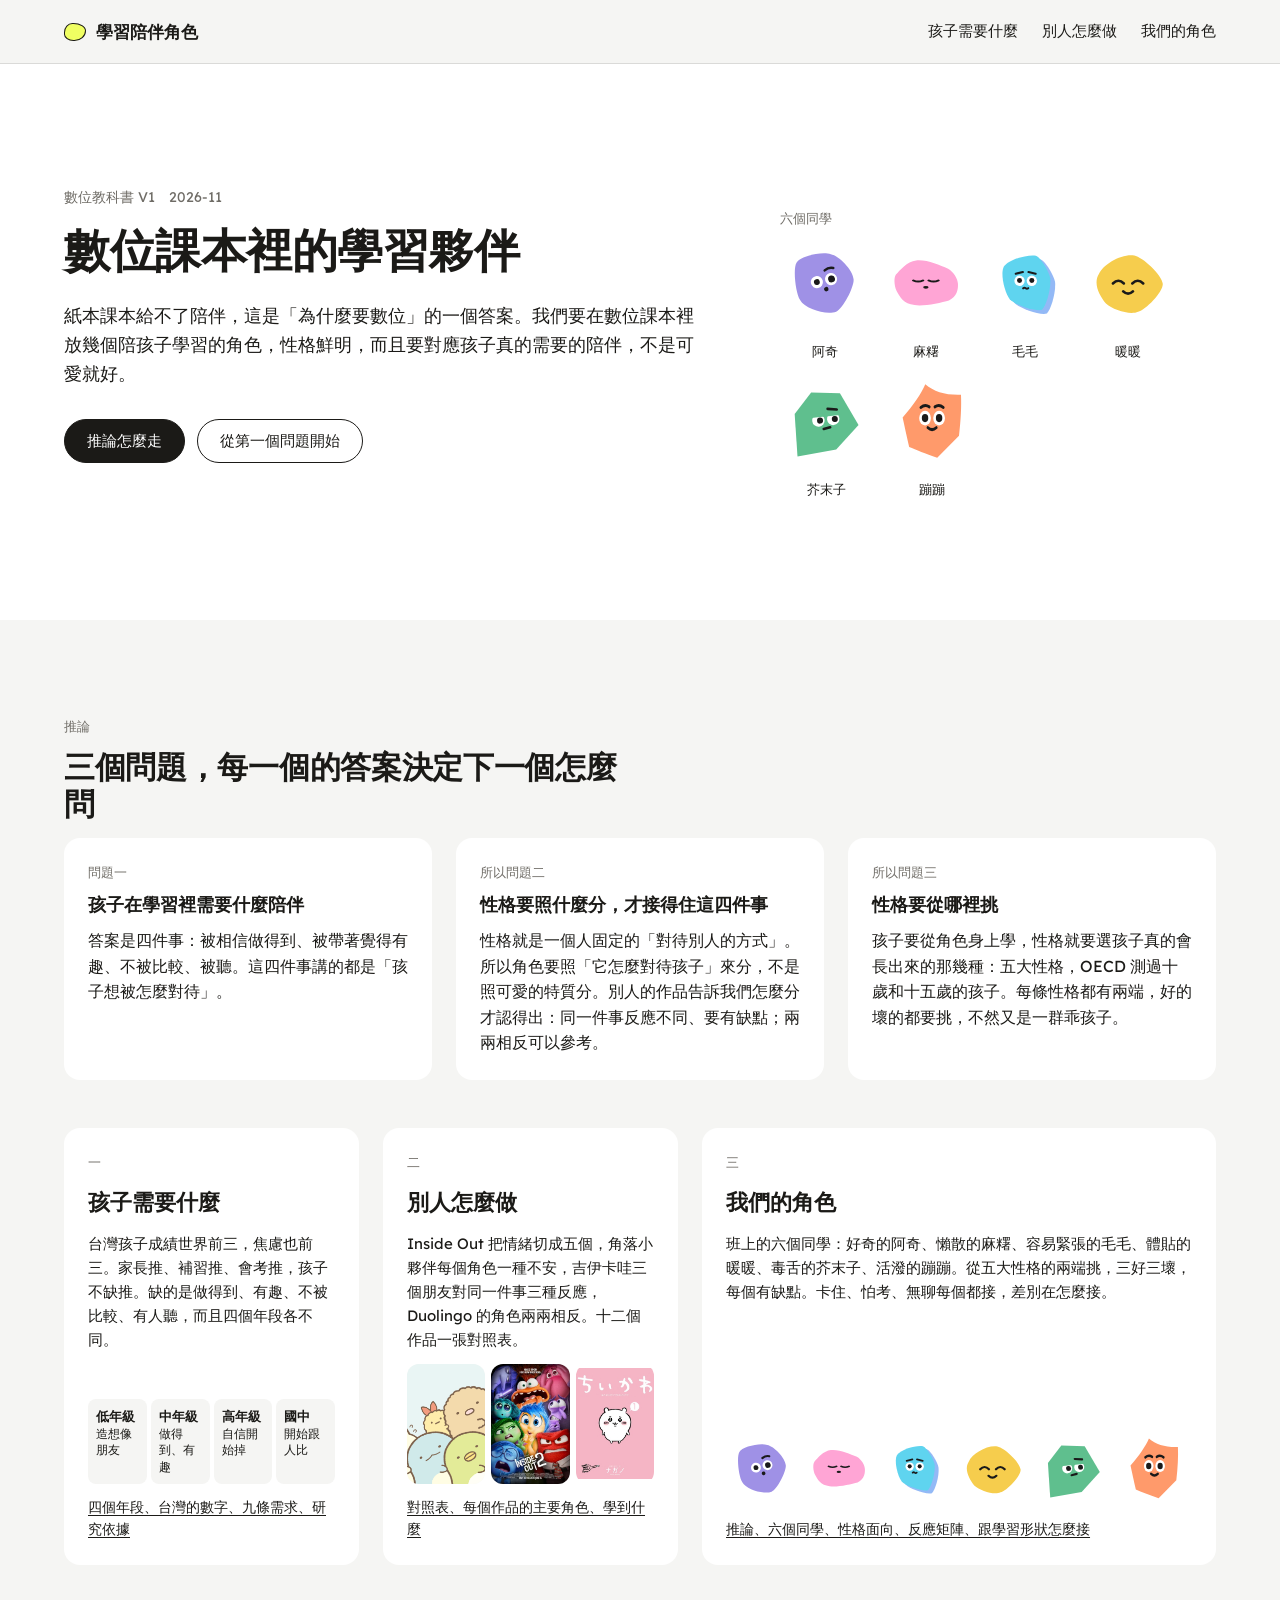
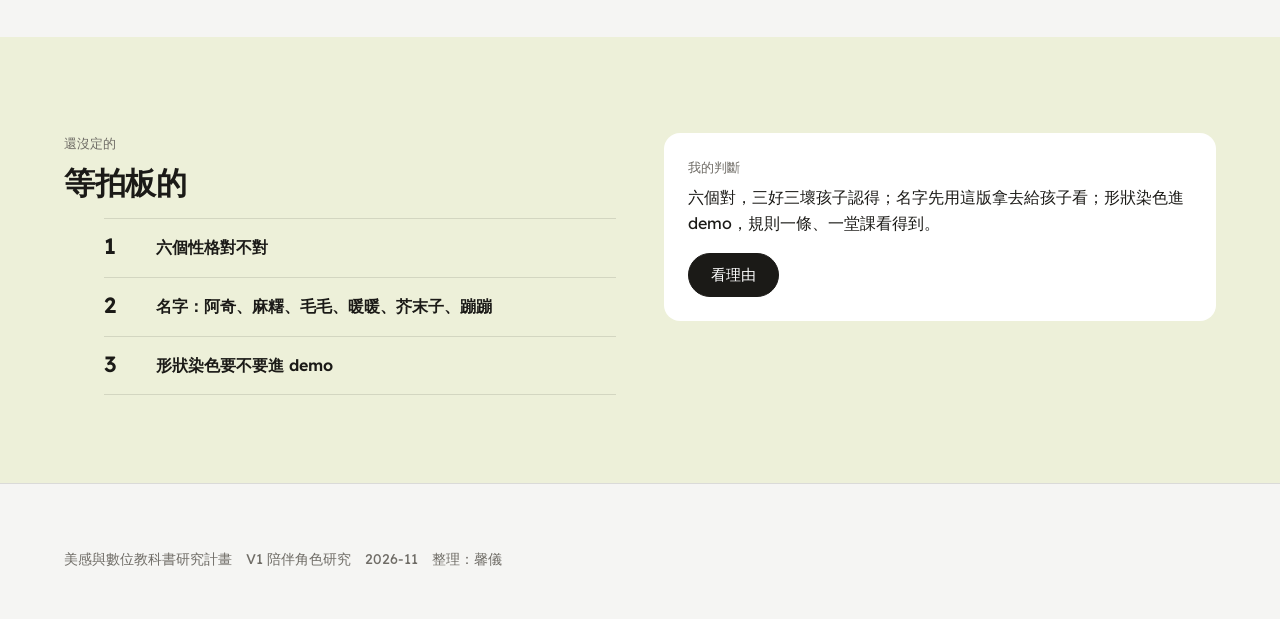
==== commit 46e1d2e6: "芥末改名芥末子" ====
--- a/index.html
+++ b/index.html
@@ -61,7 +61,7 @@
     <a class="card" href="roles.html">
       <div class="no">三</div>
       <h3>我們的角色</h3>
-      <p class="ans">班上的六個同學：好奇的阿奇、懶散的麻糬、容易緊張的毛毛、體貼的暖暖、毒舌的芥末、活潑的蹦蹦。從五大性格的兩端挑，三好三壞，每個有缺點。卡住、怕考、無聊每個都接，差別在怎麼接。</p>
+      <p class="ans">班上的六個同學：好奇的阿奇、懶散的麻糬、容易緊張的毛毛、體貼的暖暖、毒舌的芥末子、活潑的蹦蹦。從五大性格的兩端挑，三好三壞，每個有缺點。卡住、怕考、無聊每個都接，差別在怎麼接。</p>
       <div class="vis" id="six"></div>
       <span class="go">推論、六個同學、性格面向、反應矩陣、跟學習形狀怎麼接</span>
     </a>
@@ -75,7 +75,7 @@
       <h2>等拍板的</h2>
       <ol class="decide">
         <li><div><b>六個性格對不對</b></div></li>
-        <li><div><b>名字：阿奇、麻糬、毛毛、暖暖、芥末、蹦蹦</b></div></li>
+        <li><div><b>名字：阿奇、麻糬、毛毛、暖暖、芥末子、蹦蹦</b></div></li>
         <li><div><b>形狀染色要不要進 demo</b></div></li>
       </ol>
     </div>
--- a/style.css
+++ b/style.css
@@ -135,3 +135,29 @@
 .decide li::before{counter-increment:d;content:counter(d);font-weight:600;font-size:22px;line-height:1}
 .decide b{font-weight:600}
 .decide .my{color:var(--muted);font-size:var(--t-small)}
+
+/* 另一面：第二色 */
+.other{display:grid;grid-template-columns:repeat(3,1fr);gap:12px}
+@media (max-width:900px){.other{grid-template-columns:1fr}}
+.other-head{display:flex;justify-content:space-between;align-items:flex-end;gap:16px;flex-wrap:wrap;margin-bottom:var(--s-5)}
+.other-head .sub{margin:0}
+.btn-play{font:inherit;font-size:14px;font-weight:500;padding:9px 16px;border-radius:999px;border:1.5px solid var(--ink);background:#fff;color:var(--ink);cursor:pointer;white-space:nowrap;transition:background .15s,color .15s}
+.btn-play:hover{background:var(--ink);color:#fff}
+.btn-play[disabled]{opacity:.45;cursor:default;background:#fff;color:var(--ink)}
+.other .o{background:#fff;border-radius:var(--r-lg);padding:16px;display:grid;grid-template-columns:120px 1fr;gap:14px;align-items:start;cursor:pointer;outline:2px solid transparent;transition:outline-color .25s}
+.other .o.playing{outline-color:var(--ink)}
+.other .o .stage{position:relative;width:120px;height:124px;display:grid;place-items:center}
+.other .o .stage .ghost{position:absolute;inset:0;display:grid;place-items:center;opacity:0;pointer-events:none}
+.other .o .stage .pic-o{position:relative;z-index:1;display:grid;place-items:center}
+.other .o .stage .pic-o svg{transform-origin:50% 60%;will-change:transform}
+.other .o .chip{position:absolute;top:2px;right:0;z-index:2;font-size:11.5px;font-weight:500;padding:3px 9px;border-radius:999px;background:var(--ink);color:#fff;opacity:0;transform:translateY(-6px) scale(.7);pointer-events:none}
+.other .o .n{font-weight:600}.other .o .when{font-size:12px;color:var(--muted)}
+.other .o .say{font-size:14px;margin-top:6px;padding:6px 10px;background:var(--g-main);border-radius:8px;min-height:2.6em}
+.other .o .say .cur{display:inline-block;width:1.5px;height:1em;background:var(--ink);vertical-align:-2px;margin-left:1px;animation:blink .9s steps(2) infinite}
+.other .o .say .cur.off{display:none}
+@keyframes blink{to{opacity:0}}
+.other .o .why{font-size:12.5px;color:var(--muted);margin-top:6px}
+.other .o .steps{display:flex;gap:6px;margin-top:10px;font-size:11px;color:var(--muted);flex-wrap:wrap}
+.other .o .steps span{padding:2px 8px;border-radius:999px;background:var(--g-main);transition:background .25s,color .25s}
+.other .o .steps span.on{background:var(--ink);color:#fff}
+@media (max-width:640px){.other .o{grid-template-columns:104px 1fr}.other .o .stage{width:104px}}
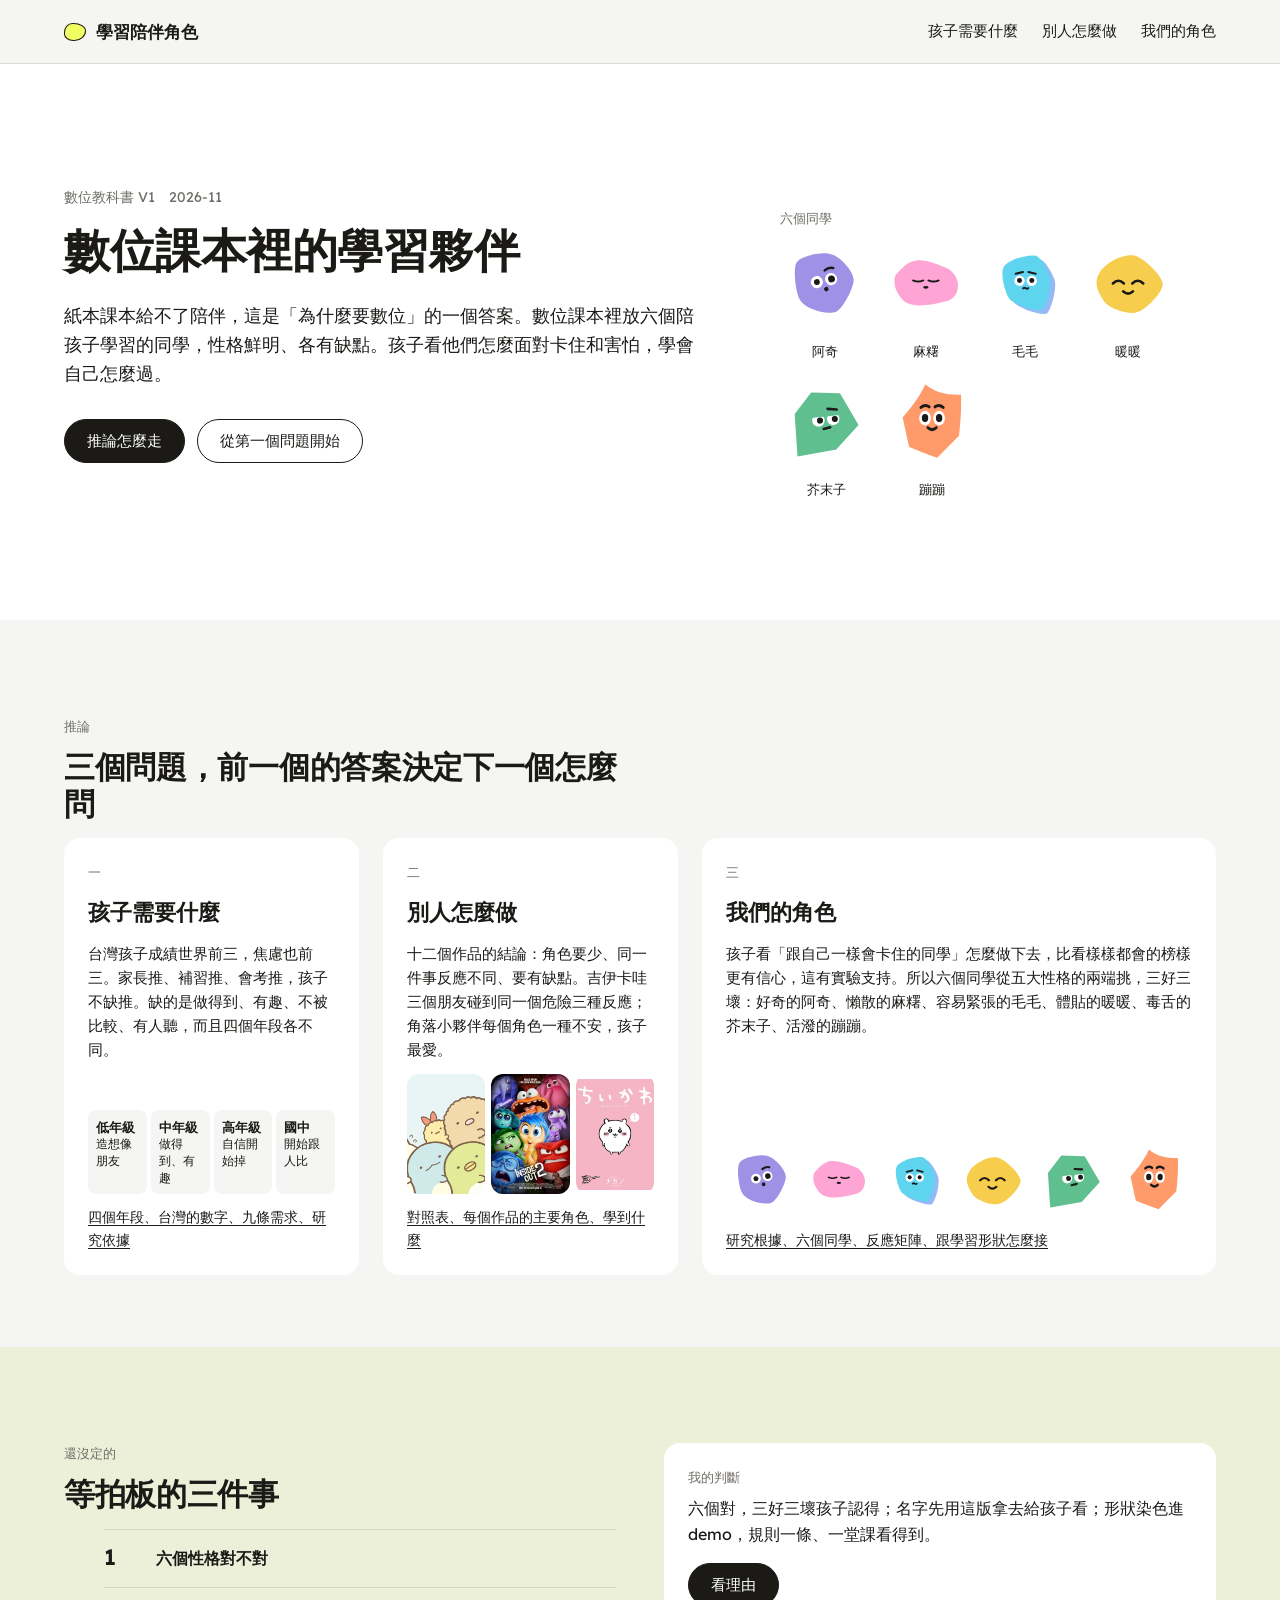
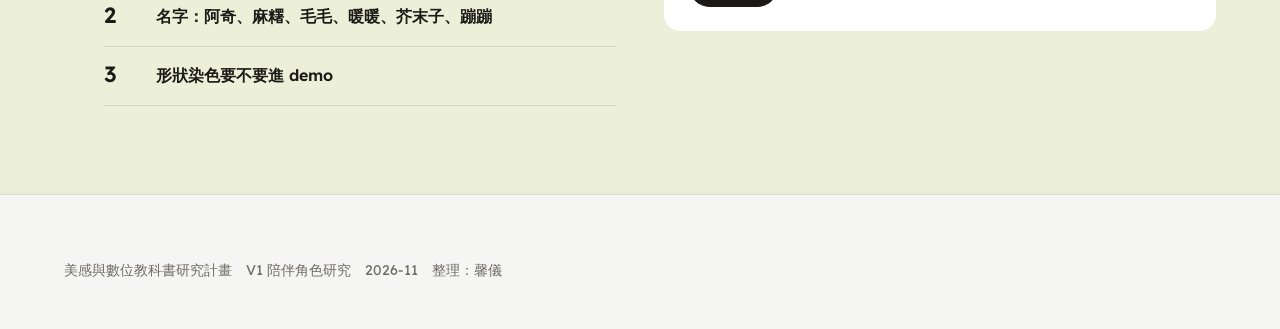
==== commit bcab6db9: "精簡四頁並補齊研究證據：查證原文、修正誇大的說法、補國中小的螢幕角色證據 Co-Authored-By: Claude Opus 5.5 <noreply@anthropic.com>" ====
--- a/index.html
+++ b/index.html
@@ -28,7 +28,7 @@
     <div>
       <span class="fact">數位教科書 V1　2026-11</span>
       <h1>數位課本裡的學習夥伴</h1>
-      <p class="lead">紙本課本給不了陪伴，這是「為什麼要數位」的一個答案。我們要在數位課本裡放幾個陪孩子學習的角色，性格鮮明，而且要對應孩子真的需要的陪伴，不是可愛就好。</p>
+      <p class="lead">紙本課本給不了陪伴，這是「為什麼要數位」的一個答案。數位課本裡放六個陪孩子學習的同學，性格鮮明、各有缺點。孩子看他們怎麼面對卡住和害怕，學會自己怎麼過。</p>
       <div class="btn-row"><a class="btn" href="#推論">推論怎麼走</a><a class="btn sec" href="needs.html">從第一個問題開始</a></div>
     </div>
     <div class="card" id="cast"></div>
@@ -37,12 +37,7 @@
 
 <section id="推論"><div class="wrap">
   <div class="kicker">推論</div>
-  <h2>三個問題，每一個的答案決定下一個怎麼問</h2>
-  <div class="grid g3" style="margin-bottom:48px">
-    <div class="card"><div class="k">問題一</div><h3>孩子在學習裡需要什麼陪伴</h3><p>答案是四件事：被相信做得到、被帶著覺得有趣、不被比較、被聽。這四件事講的都是「孩子想被怎麼對待」。</p></div>
-    <div class="card"><div class="k">所以問題二</div><h3>性格要照什麼分，才接得住這四件事</h3><p>性格就是一個人固定的「對待別人的方式」。所以角色要照「它怎麼對待孩子」來分，不是照可愛的特質分。別人的作品告訴我們怎麼分才認得出：同一件事反應不同、要有缺點；兩兩相反可以參考。</p></div>
-    <div class="card"><div class="k">所以問題三</div><h3>性格要從哪裡挑</h3><p>孩子要從角色身上學，性格就要選孩子真的會長出來的那幾種：五大性格，OECD 測過十歲和十五歲的孩子。每條性格都有兩端，好的壞的都要挑，不然又是一群乖孩子。</p></div>
-  </div>
+  <h2>三個問題，前一個的答案決定下一個怎麼問</h2>
   <div class="entry">
     <a class="card" href="needs.html">
       <div class="no">一</div>
@@ -54,16 +49,16 @@
     <a class="card" href="cases.html">
       <div class="no">二</div>
       <h3>別人怎麼做</h3>
-      <p class="ans">Inside Out 把情緒切成五個，角落小夥伴每個角色一種不安，吉伊卡哇三個朋友對同一件事三種反應，Duolingo 的角色兩兩相反。十二個作品一張對照表。</p>
+      <p class="ans">十二個作品的結論：角色要少、同一件事反應不同、要有缺點。吉伊卡哇三個朋友碰到同一個危險三種反應；角落小夥伴每個角色一種不安，孩子最愛。</p>
       <div class="vis"><div class="pic"><img src="img/陪伴ref-角落小夥伴.png" alt="" style="object-position:right"></div><div class="pic"><img src="img/陪伴ref-InsideOut2.jpg" alt="" style="object-position:top"></div><div class="pic"><img src="img/陪伴ref-吉伊卡哇.jpg" alt="" style="object-fit:contain;background:#fff"></div></div>
       <span class="go">對照表、每個作品的主要角色、學到什麼</span>
     </a>
     <a class="card" href="roles.html">
       <div class="no">三</div>
       <h3>我們的角色</h3>
-      <p class="ans">班上的六個同學：好奇的阿奇、懶散的麻糬、容易緊張的毛毛、體貼的暖暖、毒舌的芥末子、活潑的蹦蹦。從五大性格的兩端挑，三好三壞，每個有缺點。卡住、怕考、無聊每個都接，差別在怎麼接。</p>
+      <p class="ans">孩子看「跟自己一樣會卡住的同學」怎麼做下去，比看樣樣都會的榜樣更有信心，這有實驗支持。所以六個同學從五大性格的兩端挑，三好三壞：好奇的阿奇、懶散的麻糬、容易緊張的毛毛、體貼的暖暖、毒舌的芥末子、活潑的蹦蹦。</p>
       <div class="vis" id="six"></div>
-      <span class="go">推論、六個同學、性格面向、反應矩陣、跟學習形狀怎麼接</span>
+      <span class="go">研究根據、六個同學、反應矩陣、跟學習形狀怎麼接</span>
     </a>
   </div>
 </div></section>
@@ -72,7 +67,7 @@
   <div class="two">
     <div>
       <div class="kicker">還沒定的</div>
-      <h2>等拍板的</h2>
+      <h2>等拍板的三件事</h2>
       <ol class="decide">
         <li><div><b>六個性格對不對</b></div></li>
         <li><div><b>名字：阿奇、麻糬、毛毛、暖暖、芥末子、蹦蹦</b></div></li>
--- a/style.css
+++ b/style.css
@@ -146,11 +146,10 @@
 .btn-play[disabled]{opacity:.45;cursor:default;background:#fff;color:var(--ink)}
 .other .o{background:#fff;border-radius:var(--r-lg);padding:16px;display:grid;grid-template-columns:120px 1fr;gap:14px;align-items:start;cursor:pointer;outline:2px solid transparent;transition:outline-color .25s}
 .other .o.playing{outline-color:var(--ink)}
-.other .o .stage{position:relative;width:120px;height:124px;display:grid;place-items:center}
-.other .o .stage .ghost{position:absolute;inset:0;display:grid;place-items:center;opacity:0;pointer-events:none}
+.other .o .stage{position:relative;width:120px;display:flex;flex-direction:column;align-items:center;gap:6px}
 .other .o .stage .pic-o{position:relative;z-index:1;display:grid;place-items:center}
 .other .o .stage .pic-o svg{transform-origin:50% 60%;will-change:transform}
-.other .o .chip{position:absolute;top:2px;right:0;z-index:2;font-size:11.5px;font-weight:500;padding:3px 9px;border-radius:999px;background:var(--ink);color:#fff;opacity:0;transform:translateY(-6px) scale(.7);pointer-events:none}
+.other .o .chip{height:22px;line-height:22px;font-size:11.5px;font-weight:500;padding:0 9px;border-radius:999px;background:var(--ink);color:#fff;opacity:0;transform:translateY(-6px) scale(.7);pointer-events:none;white-space:nowrap}
 .other .o .n{font-weight:600}.other .o .when{font-size:12px;color:var(--muted)}
 .other .o .say{font-size:14px;margin-top:6px;padding:6px 10px;background:var(--g-main);border-radius:8px;min-height:2.6em}
 .other .o .say .cur{display:inline-block;width:1.5px;height:1em;background:var(--ink);vertical-align:-2px;margin-left:1px;animation:blink .9s steps(2) infinite}
